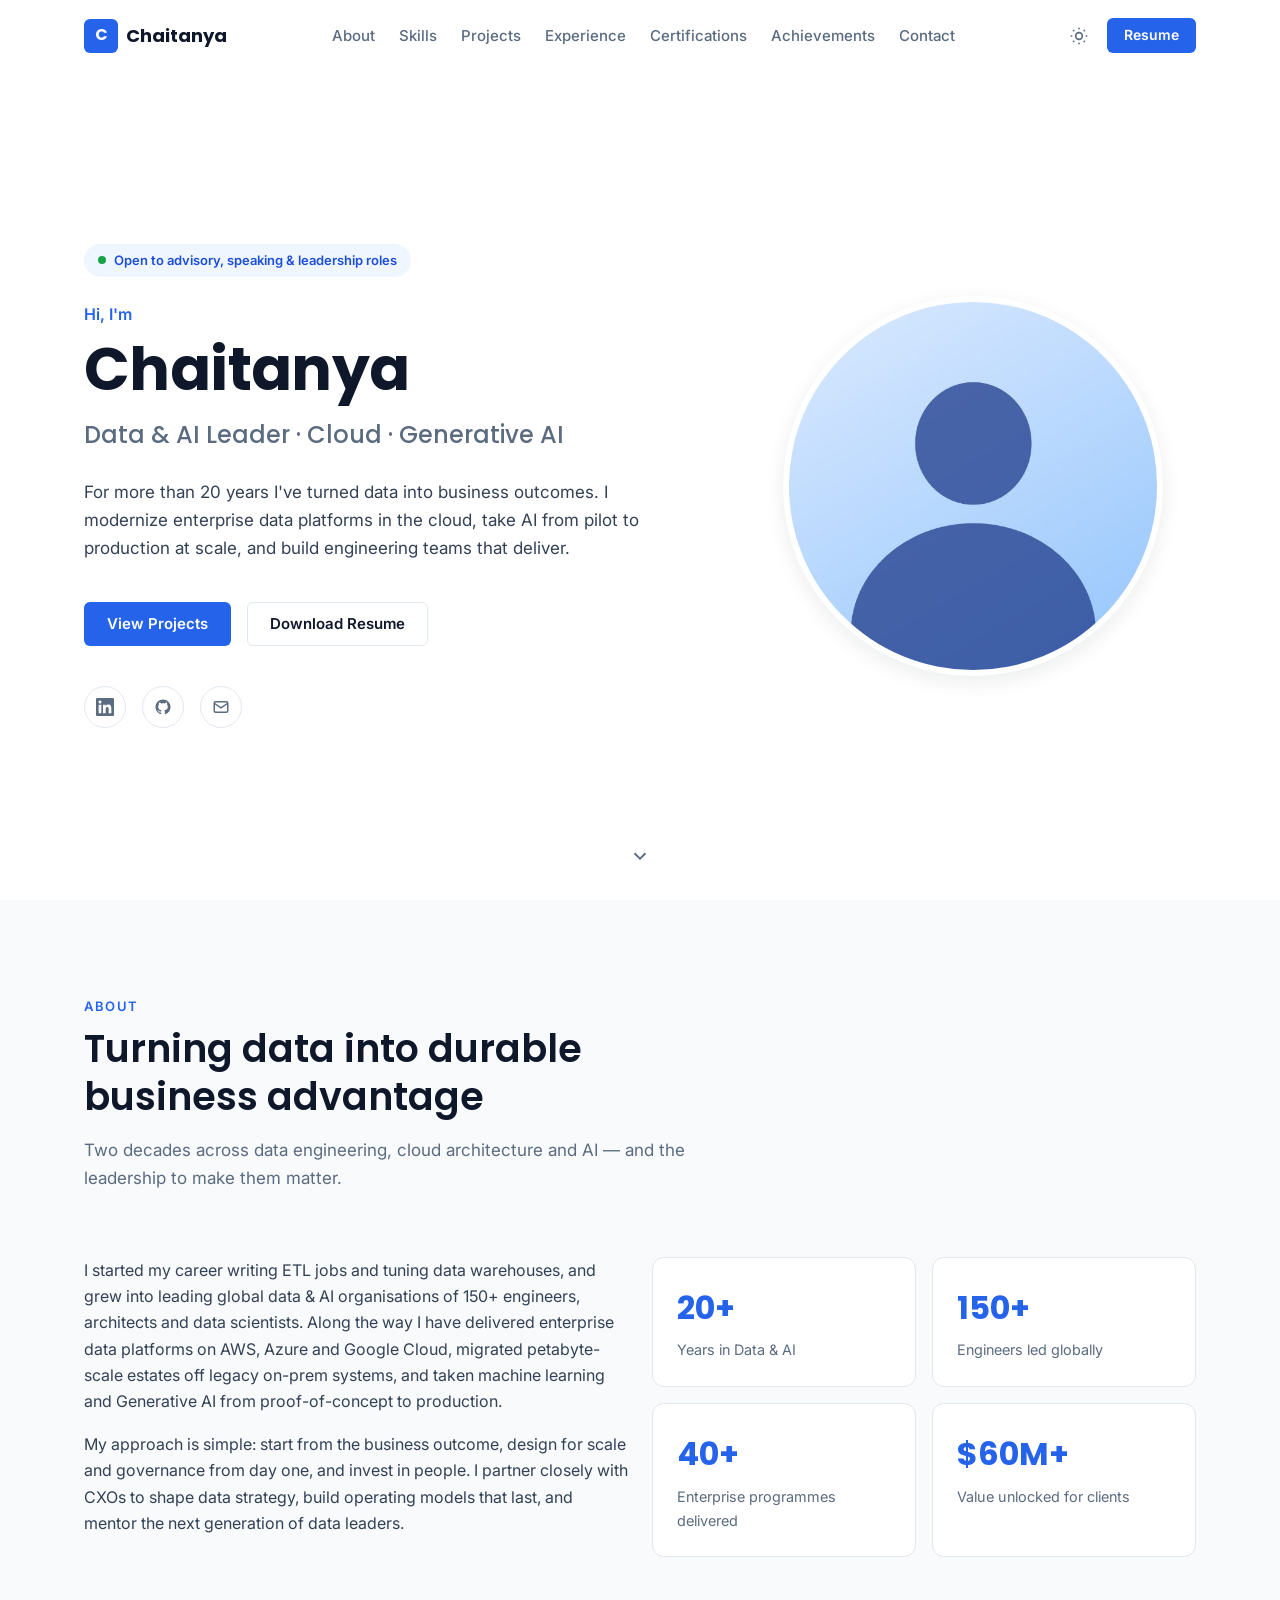
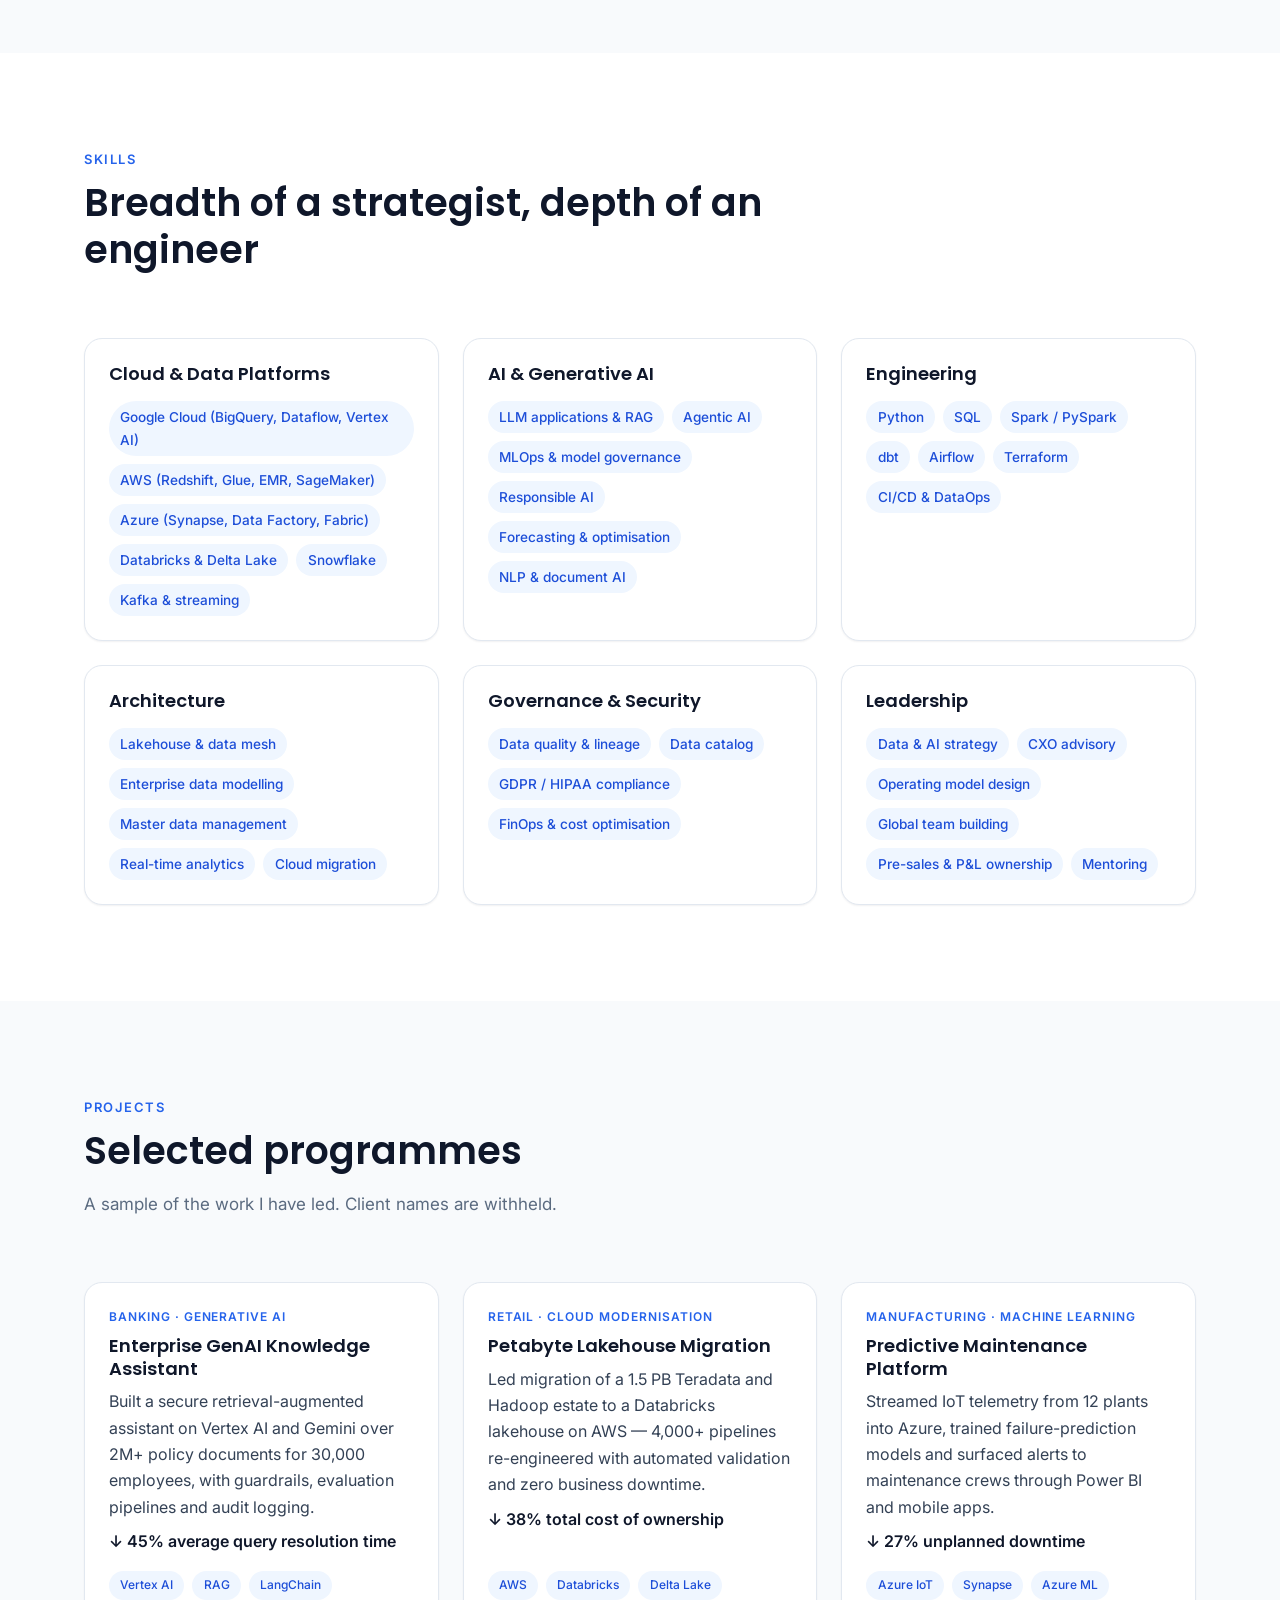
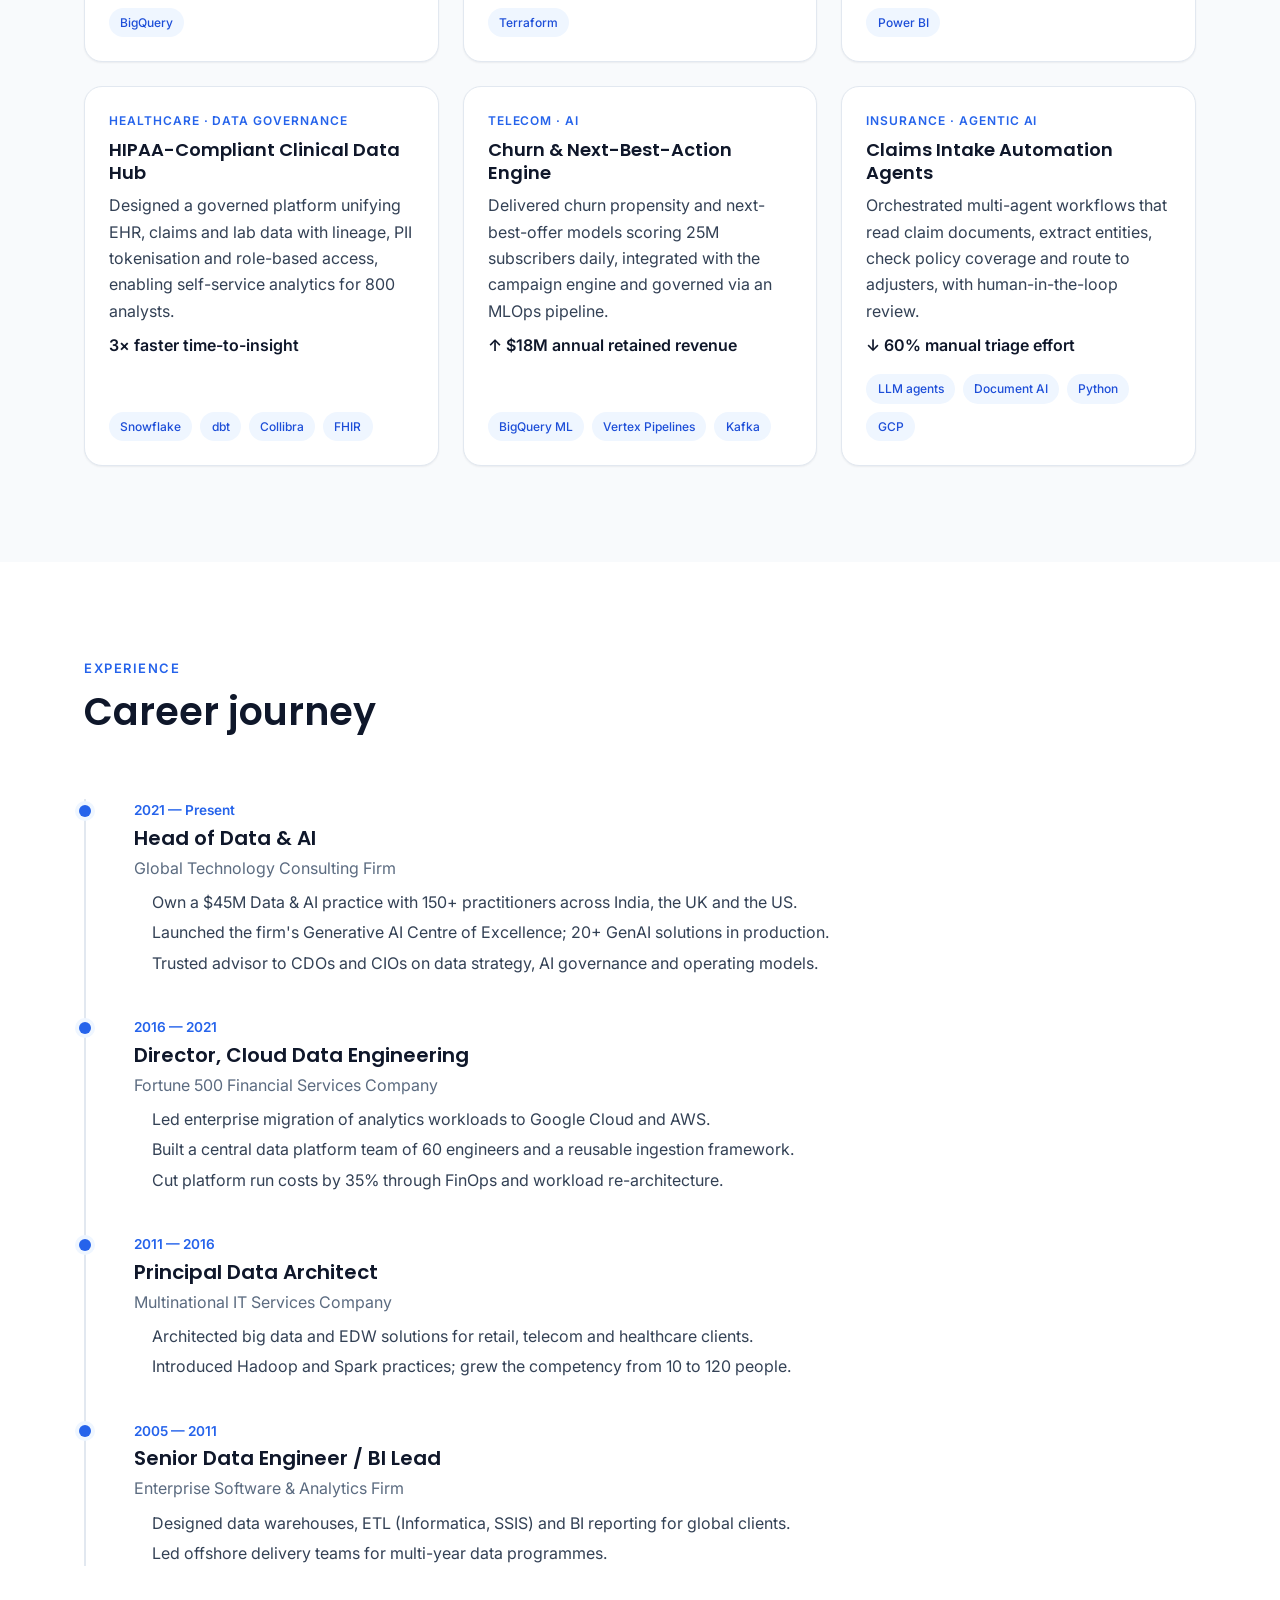
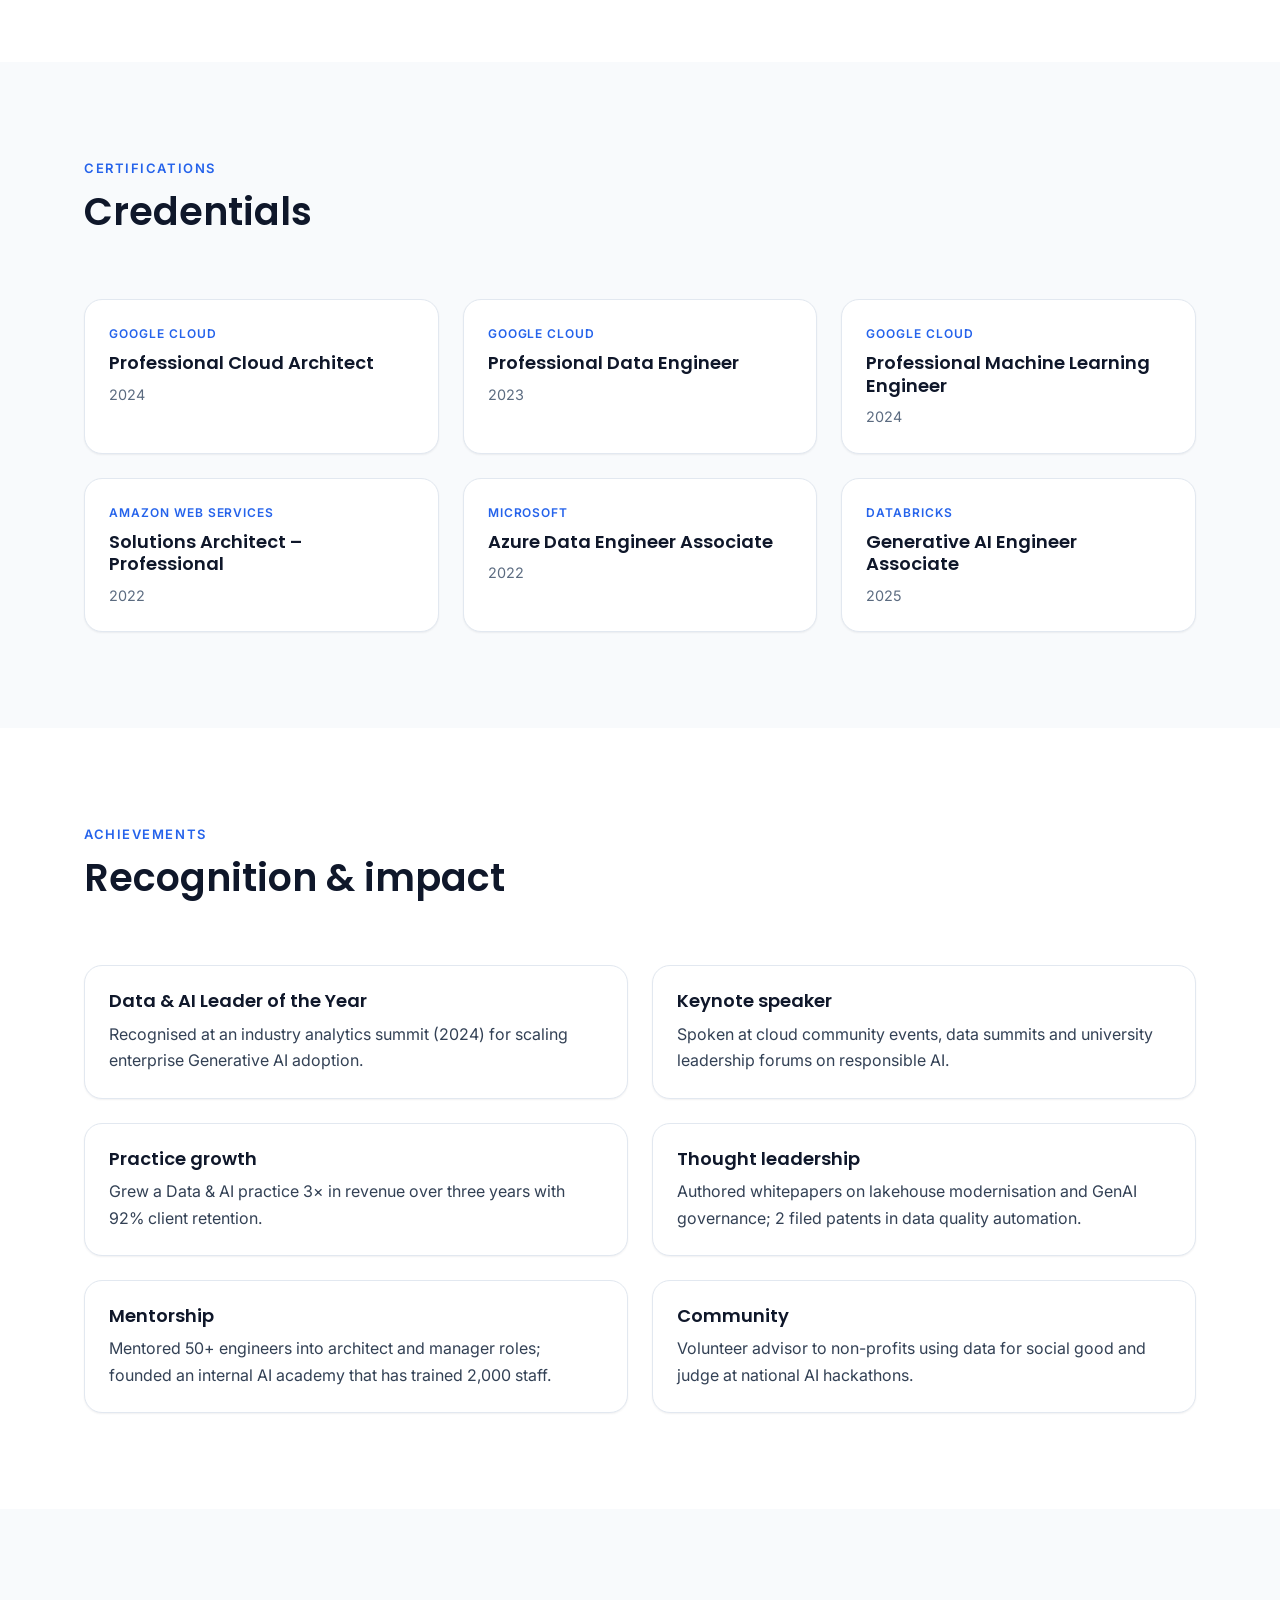
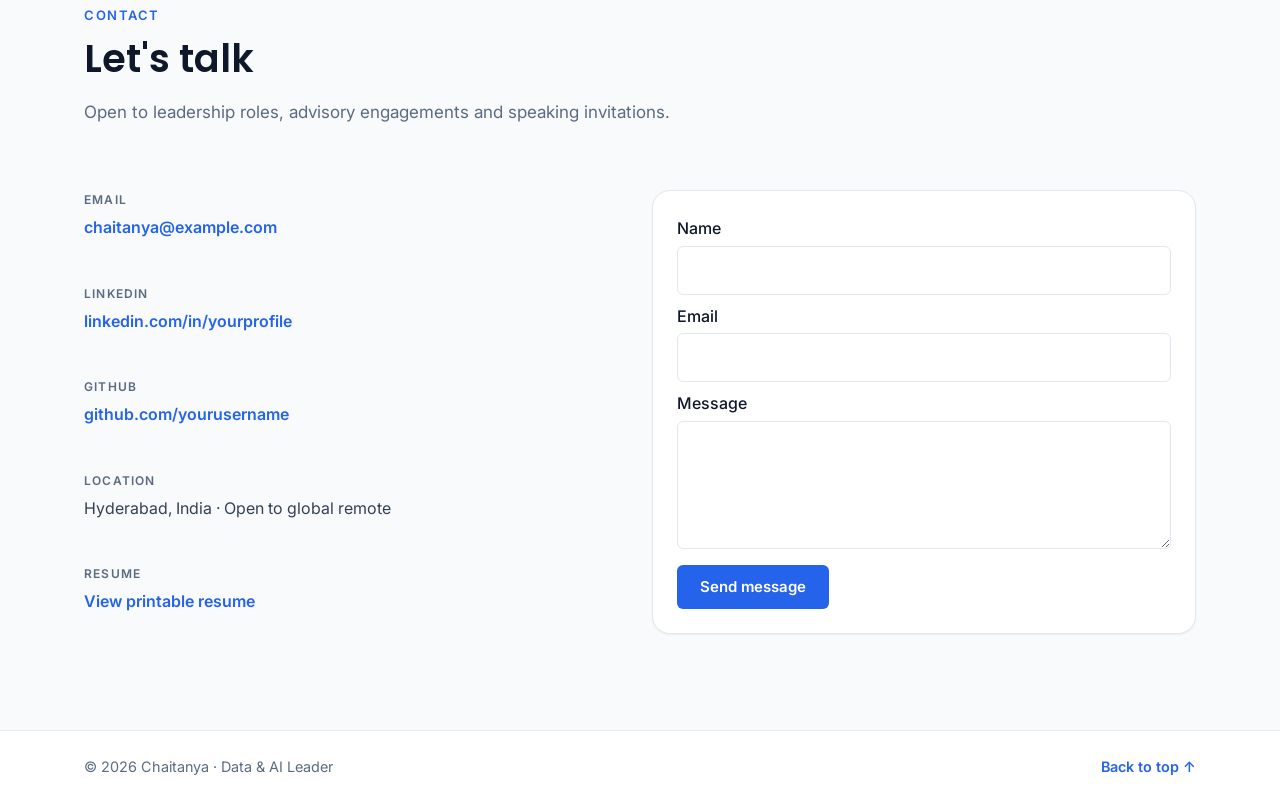
==== index.html @ ce081e3e "Initial portfolio site Co-Authored-By: Claude Opus 5.5 <noreply@anthropic.com>" ====
<!DOCTYPE html>
<html lang="en">
<head>
  <meta charset="UTF-8">
  <meta name="viewport" content="width=device-width, initial-scale=1.0">

  <title>Chaitanya | Data &amp; AI Leader — Cloud, Generative AI &amp; Analytics</title>
  <meta name="description" content="Chaitanya is a Data &amp; AI leader with 20+ years of experience building cloud data platforms, scaling enterprise AI and Generative AI, and leading high-performing engineering teams.">
  <meta name="author" content="Chaitanya">
  <meta name="theme-color" content="#2563eb">

  <!-- Canonical: update to your published GitHub Pages URL -->
  <link rel="canonical" href="https://yourusername.github.io/portfolio-demo2/">

  <!-- Open Graph -->
  <meta property="og:type" content="profile">
  <meta property="og:site_name" content="Chaitanya — Portfolio">
  <meta property="og:title" content="Chaitanya | Data &amp; AI Leader">
  <meta property="og:description" content="20+ years building cloud data platforms, enterprise AI and high-performing teams.">
  <meta property="og:url" content="https://yourusername.github.io/portfolio-demo2/">
  <meta property="og:image" content="https://yourusername.github.io/portfolio-demo2/assets/og-image.png">
  <meta property="og:image:width" content="1200">
  <meta property="og:image:height" content="630">
  <meta property="og:image:alt" content="Chaitanya — Data &amp; AI Leader">
  <meta name="twitter:card" content="summary_large_image">

  <!-- Icons -->
  <link rel="icon" href="assets/icons/favicon.svg" type="image/svg+xml">
  <link rel="icon" href="assets/icons/favicon-32.png" sizes="32x32" type="image/png">
  <link rel="apple-touch-icon" href="assets/icons/apple-touch-icon.png">

  <!-- Fonts -->
  <link rel="preconnect" href="https://fonts.googleapis.com">
  <link rel="preconnect" href="https://fonts.gstatic.com" crossorigin>
  <link href="https://fonts.googleapis.com/css2?family=Inter:wght@400;500;600&family=Poppins:wght@500;600;700&display=swap" rel="stylesheet">

  <link rel="preload" as="image" href="images/profile/profile.jpg" fetchpriority="high">
  <link rel="stylesheet" href="css/style.css">

  <script src="js/theme-init.js"></script>
  <script src="js/main.js" defer></script>
</head>
<body>

  <a class="skip-link" href="#main-content">Skip to main content</a>

  <header class="site-header" id="site-header">
    <div class="container site-header__inner">

      <a class="brand" href="#hero" aria-label="Chaitanya — back to top">
        <span class="brand__mark" aria-hidden="true">C</span>
        <span>Chaitanya</span>
      </a>

      <nav class="primary-nav" aria-label="Primary">
        <ul class="primary-nav__list" id="primary-nav-list">
          <li><a class="nav-link" href="#about">About</a></li>
          <li><a class="nav-link" href="#skills">Skills</a></li>
          <li><a class="nav-link" href="#projects">Projects</a></li>
          <li><a class="nav-link" href="#experience">Experience</a></li>
          <li><a class="nav-link" href="#certifications">Certifications</a></li>
          <li><a class="nav-link" href="#achievements">Achievements</a></li>
          <li><a class="nav-link" href="#contact">Contact</a></li>
        </ul>
      </nav>

      <div class="site-header__actions">
        <button type="button" class="icon-button theme-toggle" id="theme-toggle" aria-label="Switch to dark theme" aria-pressed="false">
          <svg class="icon icon-sun" width="20" height="20" viewBox="0 0 24 24" fill="none" stroke="currentColor" stroke-width="2" aria-hidden="true">
            <circle cx="12" cy="12" r="4"></circle>
            <path d="M12 2v2M12 20v2M4.93 4.93l1.41 1.41M17.66 17.66l1.41 1.41M2 12h2M20 12h2M6.34 17.66l-1.41 1.41M19.07 4.93l-1.41 1.41"></path>
          </svg>
          <svg class="icon icon-moon" width="20" height="20" viewBox="0 0 24 24" fill="none" stroke="currentColor" stroke-width="2" aria-hidden="true">
            <path d="M21 12.79A9 9 0 1 1 11.21 3 7 7 0 0 0 21 12.79z"></path>
          </svg>
        </button>

        <a class="btn btn-primary btn-sm" href="resume/resume.html" target="_blank" rel="noopener">Resume</a>

        <button type="button" class="icon-button nav-toggle" id="nav-toggle" aria-label="Open menu" aria-expanded="false" aria-controls="primary-nav-list">
          <span class="nav-toggle__bar"></span>
          <span class="nav-toggle__bar"></span>
          <span class="nav-toggle__bar"></span>
        </button>
      </div>

    </div>
  </header>

  <main id="main-content">

    <!-- ============================== Hero ============================== -->
    <section id="hero" class="hero" aria-labelledby="hero-title">
      <div class="container hero__inner">

        <div class="hero__content">
          <p class="hero__badge"><span class="hero__badge-dot" aria-hidden="true"></span>Open to advisory, speaking &amp; leadership roles</p>
          <p class="hero__eyebrow">Hi, I'm</p>
          <h1 class="hero__name" id="hero-title">Chaitanya</h1>
          <p class="hero__role">Data &amp; AI Leader · Cloud · Generative AI</p>
          <p class="hero__summary">
            For more than 20 years I've turned data into business outcomes. I modernize
            enterprise data platforms in the cloud, take AI from pilot to production at scale,
            and build engineering teams that deliver.
          </p>

          <div class="hero__cta">
            <a class="btn btn-primary" href="#projects">View Projects</a>
            <a class="btn btn-outline" href="resume/resume.html" target="_blank" rel="noopener">Download Resume</a>
          </div>

          <ul class="social-links" aria-label="Social links">
            <li>
              <a href="https://www.linkedin.com/in/yourprofile" target="_blank" rel="noopener" aria-label="LinkedIn profile">
                <svg width="18" height="18" viewBox="0 0 24 24" fill="currentColor" aria-hidden="true">
                  <path d="M20.447 20.452h-3.554v-5.569c0-1.328-.027-3.037-1.852-3.037-1.853 0-2.136 1.445-2.136 2.939v5.667H9.351V9h3.414v1.561h.046c.477-.9 1.637-1.85 3.37-1.85 3.601 0 4.267 2.37 4.267 5.455v6.286zM5.337 7.433c-1.144 0-2.063-.926-2.063-2.065 0-1.138.92-2.063 2.063-2.063 1.14 0 2.064.925 2.064 2.063 0 1.139-.925 2.065-2.064 2.065zm1.782 13.019H3.555V9h3.564v11.452zM22.225 0H1.771C.792 0 0 .774 0 1.729v20.542C0 23.227.792 24 1.771 24h20.451C23.2 24 24 23.227 24 22.271V1.729C24 .774 23.2 0 22.222 0h.003z"></path>
                </svg>
              </a>
            </li>
            <li>
              <a href="https://github.com/yourusername" target="_blank" rel="noopener" aria-label="GitHub profile">
                <svg width="18" height="18" viewBox="0 0 24 24" fill="currentColor" aria-hidden="true">
                  <path d="M12 2C6.477 2 2 6.484 2 12.017c0 4.425 2.865 8.18 6.839 9.504.5.092.682-.217.682-.483 0-.237-.008-.868-.013-1.703-2.782.605-3.369-1.343-3.369-1.343-.454-1.158-1.11-1.466-1.11-1.466-.908-.62.069-.608.069-.608 1.003.07 1.531 1.032 1.531 1.032.892 1.53 2.341 1.088 2.91.833.092-.647.35-1.088.636-1.338-2.221-.253-4.555-1.113-4.555-4.951 0-1.093.39-1.988 1.029-2.688-.103-.253-.446-1.272.098-2.65 0 0 .84-.27 2.75 1.026A9.564 9.564 0 0112 6.844c.85.004 1.705.115 2.504.337 1.909-1.296 2.747-1.026 2.747-1.026.546 1.378.202 2.397.1 2.65.64.7 1.028 1.595 1.028 2.688 0 3.848-2.339 4.695-4.566 4.943.359.309.678.92.678 1.855 0 1.338-.012 2.419-.012 2.749 0 .268.18.58.688.482A10.02 10.02 0 0022 12.017C22 6.484 17.522 2 12 2z"></path>
                </svg>
              </a>
            </li>
            <li>
              <a href="mailto:chaitanya@example.com" aria-label="Send email">
                <svg width="18" height="18" viewBox="0 0 24 24" fill="none" stroke="currentColor" stroke-width="2" aria-hidden="true">
                  <rect x="3" y="5" width="18" height="14" rx="2"></rect>
                  <path d="M3 7l9 6 9-6"></path>
                </svg>
              </a>
            </li>
          </ul>
        </div>

        <div class="hero__media">
          <!-- Replace images/profile/profile.jpg with your own square portrait (600×600, < 100 KB) -->
          <img class="hero__photo" src="images/profile/profile.jpg" alt="Portrait of Chaitanya" width="600" height="600" fetchpriority="high" decoding="async">
        </div>

      </div>

      <a class="hero__scroll-indicator" href="#about" aria-label="Scroll to About section">
        <svg width="22" height="22" viewBox="0 0 24 24" fill="none" stroke="currentColor" stroke-width="2" aria-hidden="true">
          <path d="M6 9l6 6 6-6"></path>
        </svg>
      </a>
    </section>

    <!-- ============================== About ============================== -->
    <section id="about" class="section section--alt" aria-labelledby="about-title">
      <div class="container">
        <div class="section__header">
          <p class="section__eyebrow">About</p>
          <h2 class="section__title" id="about-title">Turning data into durable business advantage</h2>
          <p class="section__lead">Two decades across data engineering, cloud architecture and AI — and the leadership to make them matter.</p>
        </div>
        <div class="grid grid--2 about">
          <div class="about__text">
            <p>I started my career writing ETL jobs and tuning data warehouses, and grew into leading global data &amp; AI organisations of 150+ engineers, architects and data scientists. Along the way I have delivered enterprise data platforms on AWS, Azure and Google Cloud, migrated petabyte-scale estates off legacy on-prem systems, and taken machine learning and Generative AI from proof-of-concept to production.</p>
            <p>My approach is simple: start from the business outcome, design for scale and governance from day one, and invest in people. I partner closely with CXOs to shape data strategy, build operating models that last, and mentor the next generation of data leaders.</p>
          </div>
          <ul class="stats">
            <li class="stat"><span class="stat__value">20+</span><span class="stat__label">Years in Data &amp; AI</span></li>
            <li class="stat"><span class="stat__value">150+</span><span class="stat__label">Engineers led globally</span></li>
            <li class="stat"><span class="stat__value">40+</span><span class="stat__label">Enterprise programmes delivered</span></li>
            <li class="stat"><span class="stat__value">$60M+</span><span class="stat__label">Value unlocked for clients</span></li>
          </ul>
        </div>
      </div>
    </section>

    <!-- ============================== Skills ============================== -->
    <section id="skills" class="section" aria-labelledby="skills-title">
      <div class="container">
        <div class="section__header">
          <p class="section__eyebrow">Skills</p>
          <h2 class="section__title" id="skills-title">Breadth of a strategist, depth of an engineer</h2>
        </div>
        <div class="grid grid--3">
          <article class="card"><h3 class="card__title">Cloud &amp; Data Platforms</h3>
            <ul class="tags"><li>Google Cloud (BigQuery, Dataflow, Vertex AI)</li><li>AWS (Redshift, Glue, EMR, SageMaker)</li><li>Azure (Synapse, Data Factory, Fabric)</li><li>Databricks &amp; Delta Lake</li><li>Snowflake</li><li>Kafka &amp; streaming</li></ul></article>
          <article class="card"><h3 class="card__title">AI &amp; Generative AI</h3>
            <ul class="tags"><li>LLM applications &amp; RAG</li><li>Agentic AI</li><li>MLOps &amp; model governance</li><li>Responsible AI</li><li>Forecasting &amp; optimisation</li><li>NLP &amp; document AI</li></ul></article>
          <article class="card"><h3 class="card__title">Engineering</h3>
            <ul class="tags"><li>Python</li><li>SQL</li><li>Spark / PySpark</li><li>dbt</li><li>Airflow</li><li>Terraform</li><li>CI/CD &amp; DataOps</li></ul></article>
          <article class="card"><h3 class="card__title">Architecture</h3>
            <ul class="tags"><li>Lakehouse &amp; data mesh</li><li>Enterprise data modelling</li><li>Master data management</li><li>Real-time analytics</li><li>Cloud migration</li></ul></article>
          <article class="card"><h3 class="card__title">Governance &amp; Security</h3>
            <ul class="tags"><li>Data quality &amp; lineage</li><li>Data catalog</li><li>GDPR / HIPAA compliance</li><li>FinOps &amp; cost optimisation</li></ul></article>
          <article class="card"><h3 class="card__title">Leadership</h3>
            <ul class="tags"><li>Data &amp; AI strategy</li><li>CXO advisory</li><li>Operating model design</li><li>Global team building</li><li>Pre-sales &amp; P&amp;L ownership</li><li>Mentoring</li></ul></article>
        </div>
      </div>
    </section>

    <!-- ============================== Projects ============================== -->
    <section id="projects" class="section section--alt" aria-labelledby="projects-title">
      <div class="container">
        <div class="section__header">
          <p class="section__eyebrow">Projects</p>
          <h2 class="section__title" id="projects-title">Selected programmes</h2>
          <p class="section__lead">A sample of the work I have led. Client names are withheld.</p>
        </div>
        <div class="grid grid--3">
          <article class="card project">
            <p class="project__meta">Banking · Generative AI</p>
            <h3 class="card__title">Enterprise GenAI Knowledge Assistant</h3>
            <p>Built a secure retrieval-augmented assistant on Vertex AI and Gemini over 2M+ policy documents for 30,000 employees, with guardrails, evaluation pipelines and audit logging.</p>
            <p class="project__impact">↓ 45% average query resolution time</p>
            <ul class="tags tags--sm"><li>Vertex AI</li><li>RAG</li><li>LangChain</li><li>BigQuery</li></ul>
          </article>
          <article class="card project">
            <p class="project__meta">Retail · Cloud Modernisation</p>
            <h3 class="card__title">Petabyte Lakehouse Migration</h3>
            <p>Led migration of a 1.5 PB Teradata and Hadoop estate to a Databricks lakehouse on AWS — 4,000+ pipelines re-engineered with automated validation and zero business downtime.</p>
            <p class="project__impact">↓ 38% total cost of ownership</p>
            <ul class="tags tags--sm"><li>AWS</li><li>Databricks</li><li>Delta Lake</li><li>Terraform</li></ul>
          </article>
          <article class="card project">
            <p class="project__meta">Manufacturing · Machine Learning</p>
            <h3 class="card__title">Predictive Maintenance Platform</h3>
            <p>Streamed IoT telemetry from 12 plants into Azure, trained failure-prediction models and surfaced alerts to maintenance crews through Power BI and mobile apps.</p>
            <p class="project__impact">↓ 27% unplanned downtime</p>
            <ul class="tags tags--sm"><li>Azure IoT</li><li>Synapse</li><li>Azure ML</li><li>Power BI</li></ul>
          </article>
          <article class="card project">
            <p class="project__meta">Healthcare · Data Governance</p>
            <h3 class="card__title">HIPAA-Compliant Clinical Data Hub</h3>
            <p>Designed a governed platform unifying EHR, claims and lab data with lineage, PII tokenisation and role-based access, enabling self-service analytics for 800 analysts.</p>
            <p class="project__impact">3× faster time-to-insight</p>
            <ul class="tags tags--sm"><li>Snowflake</li><li>dbt</li><li>Collibra</li><li>FHIR</li></ul>
          </article>
          <article class="card project">
            <p class="project__meta">Telecom · AI</p>
            <h3 class="card__title">Churn &amp; Next-Best-Action Engine</h3>
            <p>Delivered churn propensity and next-best-offer models scoring 25M subscribers daily, integrated with the campaign engine and governed via an MLOps pipeline.</p>
            <p class="project__impact">↑ $18M annual retained revenue</p>
            <ul class="tags tags--sm"><li>BigQuery ML</li><li>Vertex Pipelines</li><li>Kafka</li></ul>
          </article>
          <article class="card project">
            <p class="project__meta">Insurance · Agentic AI</p>
            <h3 class="card__title">Claims Intake Automation Agents</h3>
            <p>Orchestrated multi-agent workflows that read claim documents, extract entities, check policy coverage and route to adjusters, with human-in-the-loop review.</p>
            <p class="project__impact">↓ 60% manual triage effort</p>
            <ul class="tags tags--sm"><li>LLM agents</li><li>Document AI</li><li>Python</li><li>GCP</li></ul>
          </article>
        </div>
      </div>
    </section>

    <!-- ============================== Experience ============================== -->
    <section id="experience" class="section" aria-labelledby="experience-title">
      <div class="container">
        <div class="section__header">
          <p class="section__eyebrow">Experience</p>
          <h2 class="section__title" id="experience-title">Career journey</h2>
        </div>
        <ol class="timeline">
          <li class="timeline__item">
            <p class="timeline__date">2021 — Present</p>
            <h3 class="timeline__role">Head of Data &amp; AI</h3>
            <p class="timeline__org">Global Technology Consulting Firm</p>
            <ul><li>Own a $45M Data &amp; AI practice with 150+ practitioners across India, the UK and the US.</li><li>Launched the firm's Generative AI Centre of Excellence; 20+ GenAI solutions in production.</li><li>Trusted advisor to CDOs and CIOs on data strategy, AI governance and operating models.</li></ul>
          </li>
          <li class="timeline__item">
            <p class="timeline__date">2016 — 2021</p>
            <h3 class="timeline__role">Director, Cloud Data Engineering</h3>
            <p class="timeline__org">Fortune 500 Financial Services Company</p>
            <ul><li>Led enterprise migration of analytics workloads to Google Cloud and AWS.</li><li>Built a central data platform team of 60 engineers and a reusable ingestion framework.</li><li>Cut platform run costs by 35% through FinOps and workload re-architecture.</li></ul>
          </li>
          <li class="timeline__item">
            <p class="timeline__date">2011 — 2016</p>
            <h3 class="timeline__role">Principal Data Architect</h3>
            <p class="timeline__org">Multinational IT Services Company</p>
            <ul><li>Architected big data and EDW solutions for retail, telecom and healthcare clients.</li><li>Introduced Hadoop and Spark practices; grew the competency from 10 to 120 people.</li></ul>
          </li>
          <li class="timeline__item">
            <p class="timeline__date">2005 — 2011</p>
            <h3 class="timeline__role">Senior Data Engineer / BI Lead</h3>
            <p class="timeline__org">Enterprise Software &amp; Analytics Firm</p>
            <ul><li>Designed data warehouses, ETL (Informatica, SSIS) and BI reporting for global clients.</li><li>Led offshore delivery teams for multi-year data programmes.</li></ul>
          </li>
        </ol>
      </div>
    </section>

    <!-- ============================== Certifications ============================== -->
    <section id="certifications" class="section section--alt" aria-labelledby="certifications-title">
      <div class="container">
        <div class="section__header">
          <p class="section__eyebrow">Certifications</p>
          <h2 class="section__title" id="certifications-title">Credentials</h2>
        </div>
        <div class="grid grid--3">
          <article class="card cert"><p class="cert__issuer">Google Cloud</p><h3 class="card__title">Professional Cloud Architect</h3><p class="cert__year">2024</p></article>
          <article class="card cert"><p class="cert__issuer">Google Cloud</p><h3 class="card__title">Professional Data Engineer</h3><p class="cert__year">2023</p></article>
          <article class="card cert"><p class="cert__issuer">Google Cloud</p><h3 class="card__title">Professional Machine Learning Engineer</h3><p class="cert__year">2024</p></article>
          <article class="card cert"><p class="cert__issuer">Amazon Web Services</p><h3 class="card__title">Solutions Architect – Professional</h3><p class="cert__year">2022</p></article>
          <article class="card cert"><p class="cert__issuer">Microsoft</p><h3 class="card__title">Azure Data Engineer Associate</h3><p class="cert__year">2022</p></article>
          <article class="card cert"><p class="cert__issuer">Databricks</p><h3 class="card__title">Generative AI Engineer Associate</h3><p class="cert__year">2025</p></article>
        </div>
      </div>
    </section>

    <!-- ============================== Achievements ============================== -->
    <section id="achievements" class="section" aria-labelledby="achievements-title">
      <div class="container">
        <div class="section__header">
          <p class="section__eyebrow">Achievements</p>
          <h2 class="section__title" id="achievements-title">Recognition &amp; impact</h2>
        </div>
        <div class="grid grid--2">
          <article class="card"><h3 class="card__title">Data &amp; AI Leader of the Year</h3><p>Recognised at an industry analytics summit (2024) for scaling enterprise Generative AI adoption.</p></article>
          <article class="card"><h3 class="card__title">Keynote speaker</h3><p>Spoken at cloud community events, data summits and university leadership forums on responsible AI.</p></article>
          <article class="card"><h3 class="card__title">Practice growth</h3><p>Grew a Data &amp; AI practice 3× in revenue over three years with 92% client retention.</p></article>
          <article class="card"><h3 class="card__title">Thought leadership</h3><p>Authored whitepapers on lakehouse modernisation and GenAI governance; 2 filed patents in data quality automation.</p></article>
          <article class="card"><h3 class="card__title">Mentorship</h3><p>Mentored 50+ engineers into architect and manager roles; founded an internal AI academy that has trained 2,000 staff.</p></article>
          <article class="card"><h3 class="card__title">Community</h3><p>Volunteer advisor to non-profits using data for social good and judge at national AI hackathons.</p></article>
        </div>
      </div>
    </section>

    <!-- ============================== Contact ============================== -->
    <section id="contact" class="section section--alt" aria-labelledby="contact-title">
      <div class="container">
        <div class="section__header">
          <p class="section__eyebrow">Contact</p>
          <h2 class="section__title" id="contact-title">Let's talk</h2>
          <p class="section__lead">Open to leadership roles, advisory engagements and speaking invitations.</p>
        </div>
        <div class="grid grid--2">
          <ul class="contact-list">
            <li><span class="contact-list__label">Email</span><a class="text-link" href="mailto:chaitanya@example.com">chaitanya@example.com</a></li>
            <li><span class="contact-list__label">LinkedIn</span><a class="text-link" href="https://www.linkedin.com/in/yourprofile" target="_blank" rel="noopener">linkedin.com/in/yourprofile</a></li>
            <li><span class="contact-list__label">GitHub</span><a class="text-link" href="https://github.com/yourusername" target="_blank" rel="noopener">github.com/yourusername</a></li>
            <li><span class="contact-list__label">Location</span><span>Hyderabad, India · Open to global remote</span></li>
            <li><span class="contact-list__label">Resume</span><a class="text-link" href="resume/resume.html" target="_blank" rel="noopener">View printable resume</a></li>
          </ul>
          <form class="contact-form card" action="mailto:chaitanya@example.com" method="post" enctype="text/plain">
            <label>Name<input type="text" name="name" required autocomplete="name"></label>
            <label>Email<input type="email" name="email" required autocomplete="email"></label>
            <label>Message<textarea name="message" rows="4" required></textarea></label>
            <button type="submit" class="btn btn-primary">Send message</button>
          </form>
        </div>
      </div>
    </section>

  </main>

  <footer class="site-footer">
    <div class="container site-footer__inner">
      <p>© 2026 Chaitanya · Data &amp; AI Leader</p>
      <a class="text-link" href="#hero">Back to top ↑</a>
    </div>
  </footer>

  <a class="back-to-top" id="back-to-top" href="#hero" aria-label="Back to top">↑</a>

</body>
</html>
---- css/style.css ----
/* ==========================================================================
   Variables
   ========================================================================== */
:root {
  color-scheme: light;

  /* Color — light theme (default) */
  --color-primary: #2563eb;
  --color-primary-strong: #1d4ed8;
  --color-primary-soft: #eff6ff;
  --color-on-primary-soft: #1d4ed8;
  --color-button: #2563eb;
  --color-button-hover: #1d4ed8;

  --color-bg: #ffffff;
  --color-bg-alt: #f8fafc;
  --color-surface: #ffffff;

  --color-text: #0f172a;
  --color-text-body: #334155;
  --color-text-muted: #5b6b80;
  --color-border: #e2e8f0;

  --color-white: #ffffff;
  --color-overlay: rgba(15, 23, 42, 0.5);

  /* Typography */
  --font-heading: 'Poppins', 'Segoe UI', system-ui, sans-serif;
  --font-body: 'Inter', 'Segoe UI', system-ui, sans-serif;

  /* Spacing scale */
  --space-2xs: 0.25rem;
  --space-xs: 0.5rem;
  --space-sm: 1rem;
  --space-md: 1.5rem;
  --space-lg: 2.5rem;
  --space-xl: 4rem;
  --space-2xl: 6rem;

  /* Layout */
  --container-max-width: 1160px;
  --header-height: 72px;
  --radius-sm: 6px;
  --radius-md: 12px;
  --radius-lg: 18px;
  --radius-pill: 999px;

  /* Effects */
  --shadow-sm: 0 1px 2px rgba(15, 23, 42, 0.06);
  --shadow-md: 0 6px 20px rgba(15, 23, 42, 0.08);
  --transition-base: 0.2s ease;

  /* Stacking */
  --z-header: 100;
  --z-overlay: 200;
}

/* Color — dark theme, applied via [data-theme="dark"] on <html> */
[data-theme='dark'] {
  color-scheme: dark;

  --color-primary: #60a5fa;
  --color-primary-strong: #93c5fd;
  --color-primary-soft: rgba(59, 130, 246, 0.14);
  --color-on-primary-soft: #93c5fd;
  --color-button: #2563eb;
  --color-button-hover: #1d4ed8;

  --color-bg: #0b1220;
  --color-bg-alt: #111a2e;
  --color-surface: #16213a;

  --color-text: #f1f5f9;
  --color-text-body: #cbd5e1;
  --color-text-muted: #94a3b8;
  --color-border: #26344f;

  --color-overlay: rgba(0, 0, 0, 0.6);

  --shadow-sm: 0 1px 2px rgba(0, 0, 0, 0.3);
  --shadow-md: 0 6px 20px rgba(0, 0, 0, 0.35);
}

/* ==========================================================================
   Global
   ========================================================================== */
*,
*::before,
*::after {
  box-sizing: border-box;
  margin: 0;
  padding: 0;
}

html {
  scroll-behavior: smooth;
  scroll-padding-top: var(--header-height);
  -webkit-text-size-adjust: 100%;
}

@media (prefers-reduced-motion: reduce) {
  html {
    scroll-behavior: auto;
  }

  *,
  *::before,
  *::after {
    transition-duration: 0.01ms !important;
    animation-duration: 0.01ms !important;
    animation-iteration-count: 1 !important;
  }
}

body {
  font-family: var(--font-body);
  font-size: 1rem;
  line-height: 1.65;
  color: var(--color-text-body);
  background-color: var(--color-bg);
  transition: background-color var(--transition-base), color var(--transition-base);
}

body.is-locked {
  overflow: hidden;
}

h1, h2, h3, h4, h5, h6 {
  font-family: var(--font-heading);
  line-height: 1.25;
  font-weight: 600;
  color: var(--color-text);
}

img, svg {
  display: block;
  max-width: 100%;
}

a {
  color: inherit;
  text-decoration: none;
}

ul, ol {
  list-style: none;
}

button,
input,
textarea,
select {
  font: inherit;
  color: inherit;
}

button {
  cursor: pointer;
  background: none;
  border: none;
}

:focus-visible {
  outline: 2px solid var(--color-primary);
  outline-offset: 3px;
}

.skip-link {
  position: absolute;
  top: -100%;
  left: var(--space-sm);
  z-index: 1000;
  padding: var(--space-xs) var(--space-sm);
  background: var(--color-button);
  color: var(--color-white);
  border-radius: var(--radius-sm);
  transition: top var(--transition-base);
}

.skip-link:focus {
  top: var(--space-sm);
}

.visually-hidden {
  position: absolute;
  width: 1px;
  height: 1px;
  padding: 0;
  margin: -1px;
  overflow: hidden;
  clip: rect(0, 0, 0, 0);
  white-space: nowrap;
  border: 0;
}

/* ==========================================================================
   Layout
   ========================================================================== */
.container {
  width: 100%;
  max-width: var(--container-max-width);
  margin-inline: auto;
  padding-inline: var(--space-md);
}

main {
  padding-top: var(--header-height);
}

.section {
  padding-block: var(--space-2xl);
}

.section--alt {
  background-color: var(--color-bg-alt);
}

.section__header {
  max-width: 680px;
  margin-bottom: var(--space-xl);
}

.section__eyebrow {
  font-size: 0.8125rem;
  font-weight: 600;
  letter-spacing: 0.12em;
  text-transform: uppercase;
  color: var(--color-primary);
  margin-bottom: var(--space-xs);
}

.section__title {
  font-size: clamp(1.75rem, 3.2vw, 2.375rem);
  margin-bottom: var(--space-sm);
}

.section__lead {
  font-size: 1.0625rem;
  color: var(--color-text-muted);
}

.grid {
  display: grid;
  gap: var(--space-md);
}

.grid--2 { grid-template-columns: repeat(2, minmax(0, 1fr)); }
.grid--3 { grid-template-columns: repeat(3, minmax(0, 1fr)); }
.grid--4 { grid-template-columns: repeat(4, minmax(0, 1fr)); }

/* ==========================================================================
   Navigation
   ========================================================================== */
.site-header {
  position: fixed;
  inset-block-start: 0;
  inset-inline: 0;
  height: var(--header-height);
  z-index: var(--z-header);
  background-color: var(--color-bg);
  border-bottom: 1px solid transparent;
  transition: box-shadow var(--transition-base), border-color var(--transition-base), background-color var(--transition-base);
}

.site-header.is-scrolled {
  border-color: var(--color-border);
  box-shadow: var(--shadow-sm);
}

.site-header__inner {
  height: 100%;
  display: flex;
  align-items: center;
  justify-content: space-between;
  gap: var(--space-md);
}

.brand {
  display: inline-flex;
  align-items: center;
  gap: var(--space-xs);
  font-family: var(--font-heading);
  font-weight: 700;
  font-size: 1.125rem;
  color: var(--color-text);
  white-space: nowrap;
}

.brand__mark {
  display: inline-flex;
  align-items: center;
  justify-content: center;
  width: 34px;
  height: 34px;
  border-radius: var(--radius-sm);
  background-color: var(--color-button);
  color: var(--color-white);
  font-size: 1rem;
}

.primary-nav__list {
  display: flex;
  align-items: center;
  gap: var(--space-md);
}

.nav-link {
  position: relative;
  font-size: 0.9375rem;
  font-weight: 500;
  color: var(--color-text-muted);
  padding-block: var(--space-xs);
  transition: color var(--transition-base);
}

.nav-link::after {
  content: '';
  position: absolute;
  left: 0;
  right: 0;
  bottom: 2px;
  height: 2px;
  border-radius: 2px;
  background-color: var(--color-primary);
  transform: scaleX(0);
  transition: transform var(--transition-base);
}

.nav-link:hover,
.nav-link:focus-visible {
  color: var(--color-text);
}

.nav-link.is-active {
  color: var(--color-primary);
}

.nav-link.is-active::after {
  transform: scaleX(1);
}

.site-header__actions {
  display: flex;
  align-items: center;
  gap: var(--space-xs);
}

.icon-button {
  display: inline-flex;
  align-items: center;
  justify-content: center;
  width: 40px;
  height: 40px;
  border-radius: 50%;
  color: var(--color-text-muted);
  transition: background-color var(--transition-base), color var(--transition-base);
}

.icon-button:hover {
  background-color: var(--color-bg-alt);
  color: var(--color-text);
}

.icon-moon {
  display: none;
}

[data-theme='dark'] .icon-sun {
  display: none;
}

[data-theme='dark'] .icon-moon {
  display: block;
}

.nav-toggle {
  display: none;
  flex-direction: column;
  justify-content: center;
  gap: 5px;
  width: 40px;
  height: 40px;
  padding: 9px;
}

.nav-toggle__bar {
  width: 100%;
  height: 2px;
  background-color: var(--color-text);
  border-radius: 2px;
  transition: transform var(--transition-base), opacity var(--transition-base);
}

.nav-toggle[aria-expanded='true'] .nav-toggle__bar:nth-child(1) {
  transform: translateY(7px) rotate(45deg);
}

.nav-toggle[aria-expanded='true'] .nav-toggle__bar:nth-child(2) {
  opacity: 0;
}

.nav-toggle[aria-expanded='true'] .nav-toggle__bar:nth-child(3) {
  transform: translateY(-7px) rotate(-45deg);
}

/* ==========================================================================
   Buttons
   ========================================================================== */
.btn {
  display: inline-flex;
  align-items: center;
  justify-content: center;
  gap: var(--space-xs);
  font-family: var(--font-body);
  font-weight: 600;
  font-size: 0.9375rem;
  line-height: 1.2;
  padding: 0.75rem 1.375rem;
  border-radius: var(--radius-sm);
  border: 1px solid transparent;
  transition: background-color var(--transition-base), color var(--transition-base), border-color var(--transition-base);
}

.btn-sm {
  padding: 0.5rem 1rem;
  font-size: 0.875rem;
}

.btn-primary {
  background-color: var(--color-button);
  color: var(--color-white);
}

.btn-primary:hover,
.btn-primary:focus-visible {
  background-color: var(--color-button-hover);
}

.btn-outline {
  background-color: transparent;
  color: var(--color-text);
  border-color: var(--color-border);
}

.btn-outline:hover,
.btn-outline:focus-visible {
  border-color: var(--color-primary);
  color: var(--color-primary);
}

.text-link {
  display: inline-flex;
  align-items: center;
  gap: var(--space-2xs);
  font-weight: 600;
  color: var(--color-primary);
}

.text-link:hover,
.text-link:focus-visible {
  text-decoration: underline;
  text-underline-offset: 3px;
}

/* ==========================================================================
   Hero
   ========================================================================== */
.hero {
  position: relative;
  display: flex;
  align-items: center;
  min-height: calc(100vh - var(--header-height));
  min-height: calc(100svh - var(--header-height));
  padding-block: var(--space-xl);
}

.hero__inner {
  display: grid;
  grid-template-columns: 1.15fr 0.85fr;
  align-items: center;
  gap: var(--space-xl);
}

.hero__badge {
  display: inline-flex;
  align-items: center;
  gap: var(--space-xs);
  padding: 0.375rem 0.875rem;
  margin-bottom: var(--space-md);
  border-radius: var(--radius-pill);
  background-color: var(--color-primary-soft);
  color: var(--color-on-primary-soft);
  font-size: 0.8125rem;
  font-weight: 600;
}

.hero__badge-dot {
  width: 8px;
  height: 8px;
  border-radius: 50%;
  background-color: #16a34a;
}

.hero__eyebrow {
  font-weight: 600;
  color: var(--color-primary);
  margin-bottom: var(--space-2xs);
}

.hero__name {
  font-size: clamp(2.5rem, 5.5vw, 3.75rem);
  font-weight: 700;
  letter-spacing: -0.01em;
  margin-bottom: var(--space-xs);
}

.hero__role {
  font-family: var(--font-heading);
  font-weight: 500;
  font-size: clamp(1.125rem, 2vw, 1.5rem);
  color: var(--color-text-muted);
  margin-bottom: var(--space-md);
}

.hero__summary {
  max-width: 52ch;
  font-size: 1.0625rem;
  margin-bottom: var(--space-lg);
}

.hero__cta {
  display: flex;
  flex-wrap: wrap;
  gap: var(--space-sm);
  margin-bottom: var(--space-lg);
}

.social-links {
  display: flex;
  flex-wrap: wrap;
  gap: var(--space-sm);
}

.social-links a {
  display: flex;
  align-items: center;
  justify-content: center;
  width: 42px;
  height: 42px;
  border-radius: 50%;
  border: 1px solid var(--color-border);
  color: var(--color-text-muted);
  transition: color var(--transition-base), border-color var(--transition-base);
}

.social-links a:hover,
.social-links a:focus-visible {
  color: var(--color-primary);
  border-color: var(--color-primary);
}

.hero__media {
  position: relative;
  display: flex;
  justify-content: center;
}

.hero__media::before {
  content: '';
  position: absolute;
  inset: 6%;
  background: radial-gradient(circle, var(--color-primary) 0%, transparent 70%);
  opacity: 0.14;
  border-radius: 50%;
}

.hero__photo {
  position: relative;
  width: min(100%, 380px);
  height: auto;
  aspect-ratio: 1 / 1;
  object-fit: cover;
  border-radius: 50%;
  border: 6px solid var(--color-surface);
  box-shadow: var(--shadow-md);
  background-color: var(--color-bg-alt);
}

.hero__scroll-indicator {
  position: absolute;
  bottom: var(--space-md);
  left: 50%;
  transform: translateX(-50%);
  display: flex;
  align-items: center;
  justify-content: center;
  width: 40px;
  height: 40px;
  border-radius: 50%;
  color: var(--color-text-muted);
  animation: hero-bounce 2.4s ease-in-out infinite;
}

@keyframes hero-bounce {
  0%, 100% { transform: translate(-50%, 0); }
  50% { transform: translate(-50%, 6px); }
}

/* ==========================================================================
   Footer
   ========================================================================== */

/* ==========================================================================
   Media Queries
   ========================================================================== */
@media (max-width: 1080px) {
  .primary-nav {
    position: fixed;
    inset-block-start: var(--header-height);
    inset-inline: 0;
    bottom: 0;
    overflow-y: auto;
    background-color: var(--color-bg);
    visibility: hidden;
    transform: translateX(100%);
    transition: transform var(--transition-base), visibility var(--transition-base);
    z-index: var(--z-overlay);
  }

  .primary-nav.is-open {
    visibility: visible;
    transform: translateX(0);
  }

  .primary-nav__list {
    flex-direction: column;
    align-items: stretch;
    gap: 0;
    padding: var(--space-md);
  }

  .primary-nav__list li {
    border-bottom: 1px solid var(--color-border);
  }

  .nav-link {
    display: block;
    padding-block: var(--space-sm);
    font-size: 1.0625rem;
  }

  .nav-link::after {
    display: none;
  }

  .nav-toggle {
    display: flex;
  }
}

@media (max-width: 960px) {
  .section {
    padding-block: var(--space-xl);
  }

  .section__header {
    margin-bottom: var(--space-lg);
  }

  .grid--3,
  .grid--4 {
    grid-template-columns: repeat(2, minmax(0, 1fr));
  }

  .hero__inner {
    grid-template-columns: 1fr;
    text-align: center;
    gap: var(--space-lg);
  }

  .hero__cta,
  .hero .social-links {
    justify-content: center;
  }

  .hero__summary {
    margin-inline: auto;
  }

  .hero__media {
    order: -1;
  }

  .hero__photo {
    width: min(60%, 260px);
  }

  .hero__scroll-indicator {
    display: none;
  }
}

@media (max-width: 640px) {
  .container {
    padding-inline: var(--space-sm);
  }

  .grid--2,
  .grid--3,
  .grid--4 {
    grid-template-columns: 1fr;
  }

  .site-header .btn {
    display: none;
  }

  .hero__cta {
    flex-direction: column;
    align-items: stretch;
  }
}

/* ==========================================================================
   Content sections (about, cards, timeline, contact, footer)
   ========================================================================== */
.about__text p + p { margin-top: var(--space-sm); }

.stats {
  list-style: none; padding: 0; margin: 0;
  display: grid; grid-template-columns: repeat(2, minmax(0, 1fr)); gap: var(--space-sm);
}
.stat {
  display: flex; flex-direction: column; gap: var(--space-2xs);
  padding: var(--space-md); border: 1px solid var(--color-border);
  border-radius: var(--radius-md); background: var(--color-surface);
}
.stat__value { font-family: var(--font-heading); font-size: 2rem; font-weight: 700; color: var(--color-primary); }
.stat__label { font-size: 0.9rem; color: var(--color-text-muted); }

.card {
  display: flex; flex-direction: column; gap: var(--space-xs);
  padding: var(--space-md); background: var(--color-surface);
  border: 1px solid var(--color-border); border-radius: var(--radius-lg);
  box-shadow: var(--shadow-sm);
  transition: transform var(--transition-base), box-shadow var(--transition-base);
}
.card:hover { transform: translateY(-3px); box-shadow: var(--shadow-md); }
.card__title { font-size: 1.125rem; }

.tags { list-style: none; padding: 0; margin: var(--space-xs) 0 0; display: flex; flex-wrap: wrap; gap: var(--space-xs); }
.tags li {
  padding: 0.3rem 0.7rem; border-radius: var(--radius-pill);
  background: var(--color-primary-soft); color: var(--color-on-primary-soft);
  font-size: 0.85rem; font-weight: 500;
}
.tags--sm { margin-top: auto; padding-top: var(--space-xs); }
.tags--sm li { font-size: 0.75rem; }

.project__meta, .cert__issuer {
  font-size: 0.75rem; font-weight: 600; letter-spacing: 0.08em;
  text-transform: uppercase; color: var(--color-primary);
}
.project__impact { font-weight: 600; color: var(--color-text); }
.cert__year { color: var(--color-text-muted); font-size: 0.9rem; }

.timeline { list-style: none; margin: 0; padding: 0 0 0 var(--space-md); border-left: 2px solid var(--color-border); }
.timeline__item { position: relative; padding: 0 0 var(--space-lg) var(--space-md); }
.timeline__item:last-child { padding-bottom: 0; }
.timeline__item::before {
  content: ''; position: absolute; left: calc(-1 * var(--space-md) - 7px); top: 0.35rem;
  width: 12px; height: 12px; border-radius: 50%;
  background: var(--color-primary); box-shadow: 0 0 0 4px var(--color-primary-soft);
}
.timeline__date { font-size: 0.85rem; font-weight: 600; color: var(--color-primary); }
.timeline__role { font-size: 1.25rem; margin: var(--space-2xs) 0; }
.timeline__org { color: var(--color-text-muted); margin-bottom: var(--space-xs); }
.timeline__item ul { padding-left: 1.1rem; display: grid; gap: var(--space-2xs); }

.contact-list { list-style: none; padding: 0; margin: 0; display: grid; gap: var(--space-md); }
.contact-list li { display: flex; flex-direction: column; gap: var(--space-2xs); }
.contact-list__label { font-size: 0.75rem; font-weight: 600; letter-spacing: 0.1em; text-transform: uppercase; color: var(--color-text-muted); }

.contact-form label { display: flex; flex-direction: column; gap: var(--space-2xs); font-weight: 500; color: var(--color-text); }
.contact-form input, .contact-form textarea {
  font: inherit; padding: 0.65rem 0.8rem; border-radius: var(--radius-sm);
  border: 1px solid var(--color-border); background: var(--color-bg); color: var(--color-text);
}
.contact-form input:focus, .contact-form textarea:focus { outline: 2px solid var(--color-primary); outline-offset: 1px; }
.contact-form .btn { align-self: flex-start; margin-top: var(--space-xs); }

.site-footer { border-top: 1px solid var(--color-border); padding-block: var(--space-md); color: var(--color-text-muted); font-size: 0.9rem; }
.site-footer__inner { display: flex; justify-content: space-between; align-items: center; gap: var(--space-sm); flex-wrap: wrap; }

.back-to-top {
  position: fixed; right: var(--space-md); bottom: var(--space-md); z-index: var(--z-header);
  width: 44px; height: 44px; display: grid; place-items: center; border-radius: 50%;
  background: var(--color-button); color: var(--color-white); font-size: 1.25rem; text-decoration: none;
  box-shadow: var(--shadow-md); opacity: 0; pointer-events: none; transition: opacity var(--transition-base);
}
.back-to-top.is-visible { opacity: 1; pointer-events: auto; }

@media (max-width: 960px) {
  .grid--3 { grid-template-columns: repeat(2, minmax(0, 1fr)); }
  .grid--2 { grid-template-columns: 1fr; }
}
@media (max-width: 640px) {
  .grid--3, .stats { grid-template-columns: 1fr; }
}
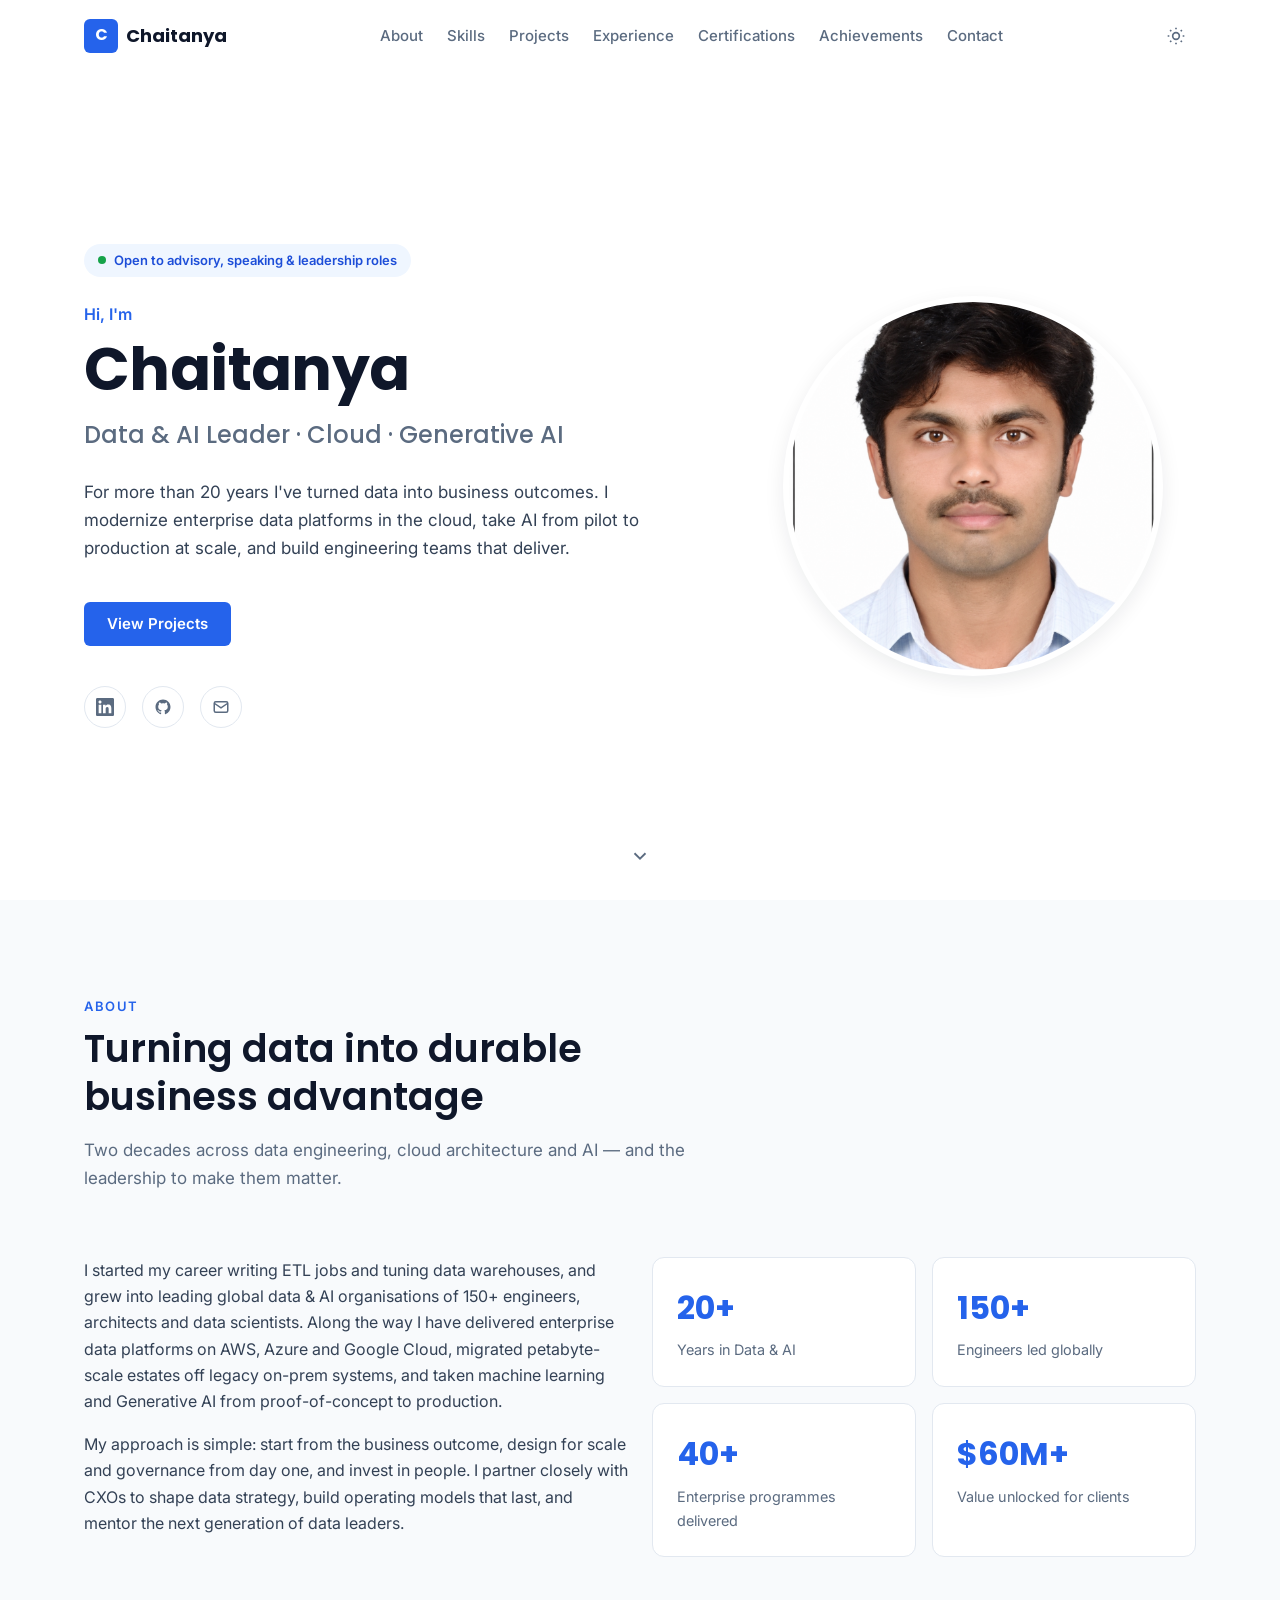
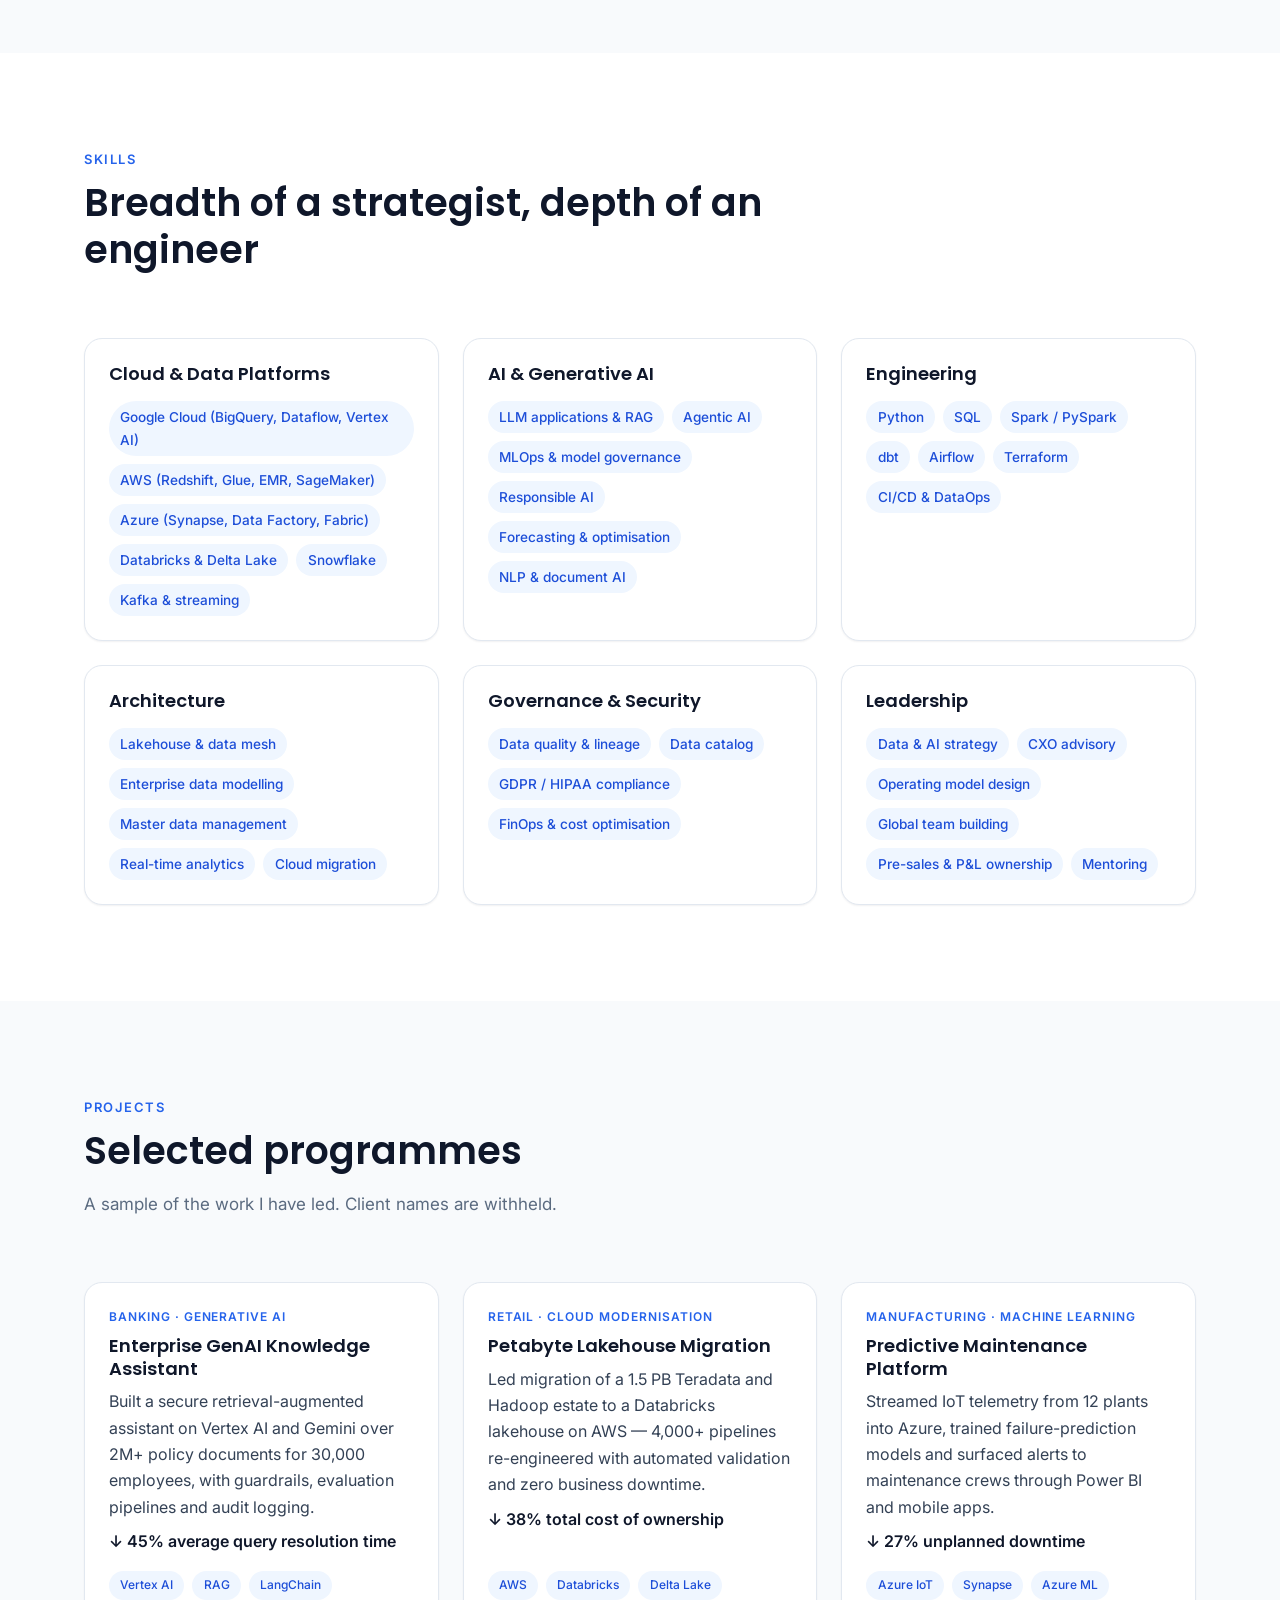
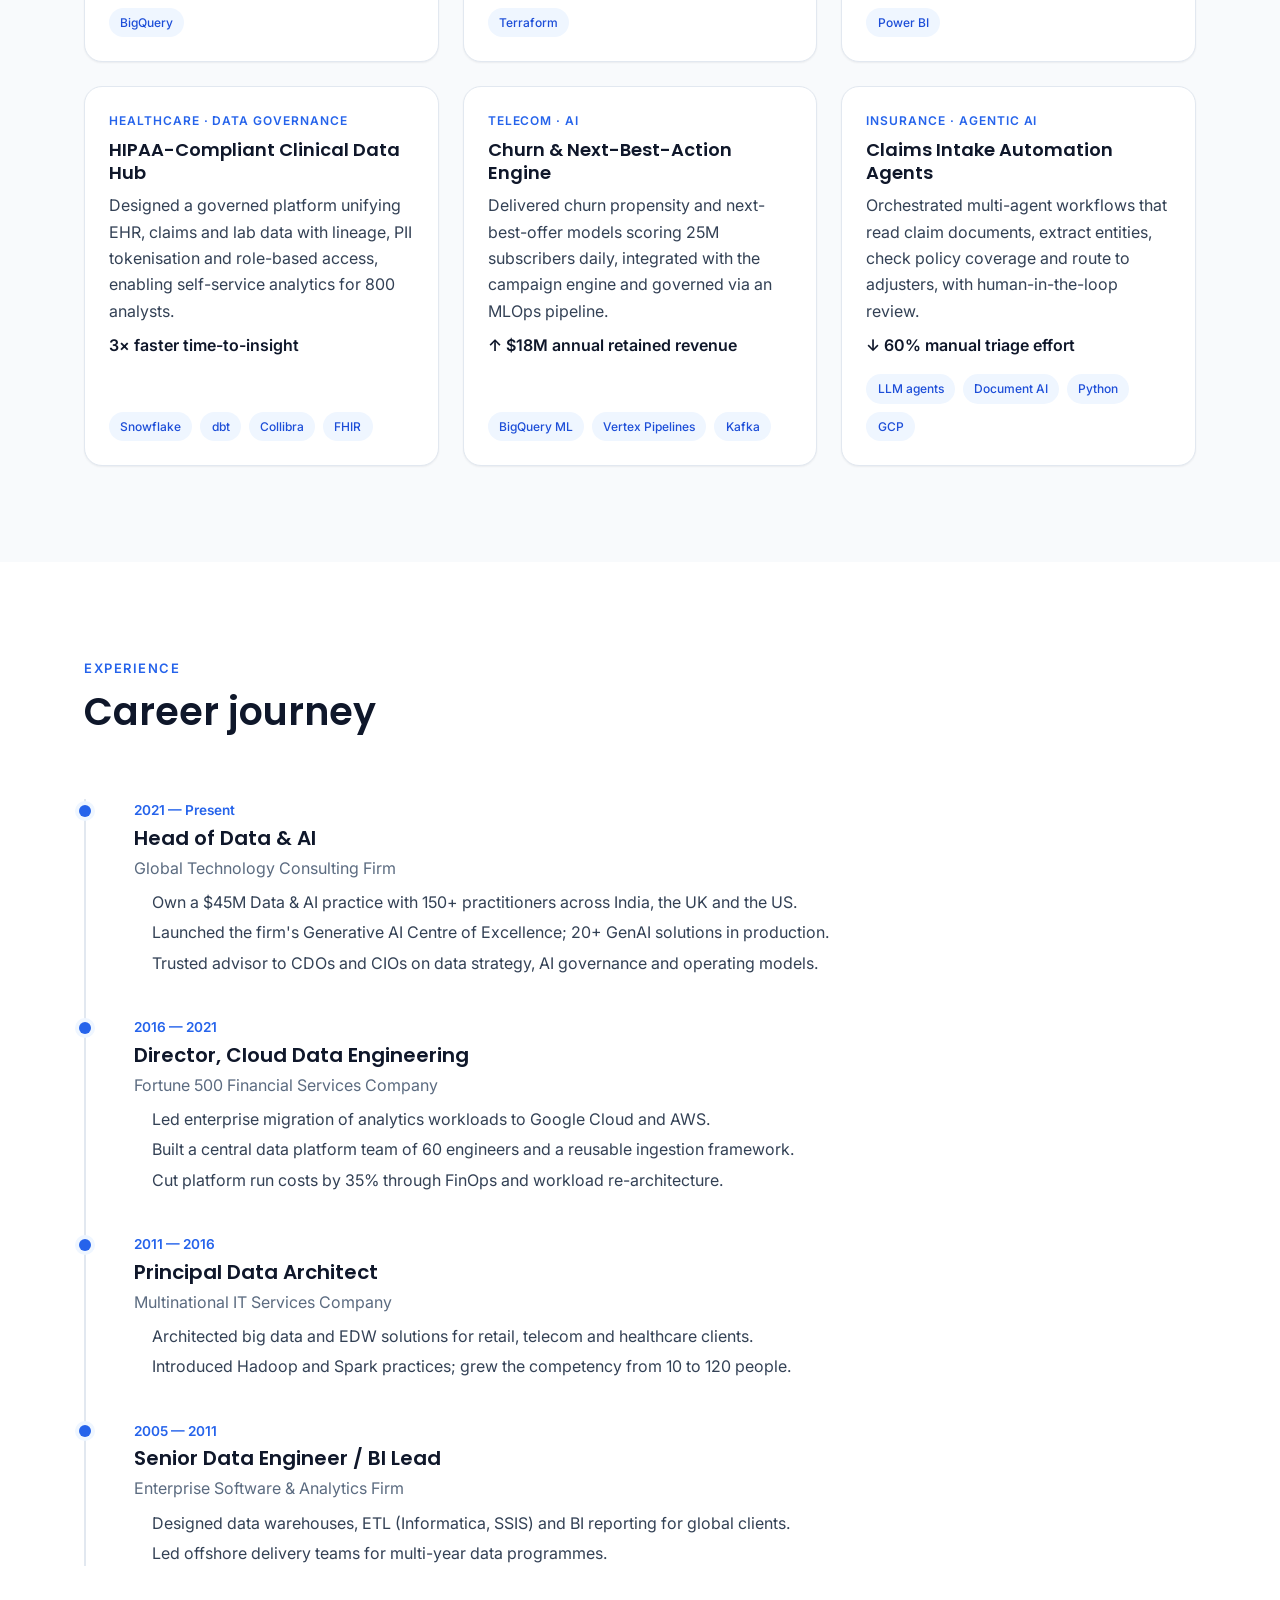
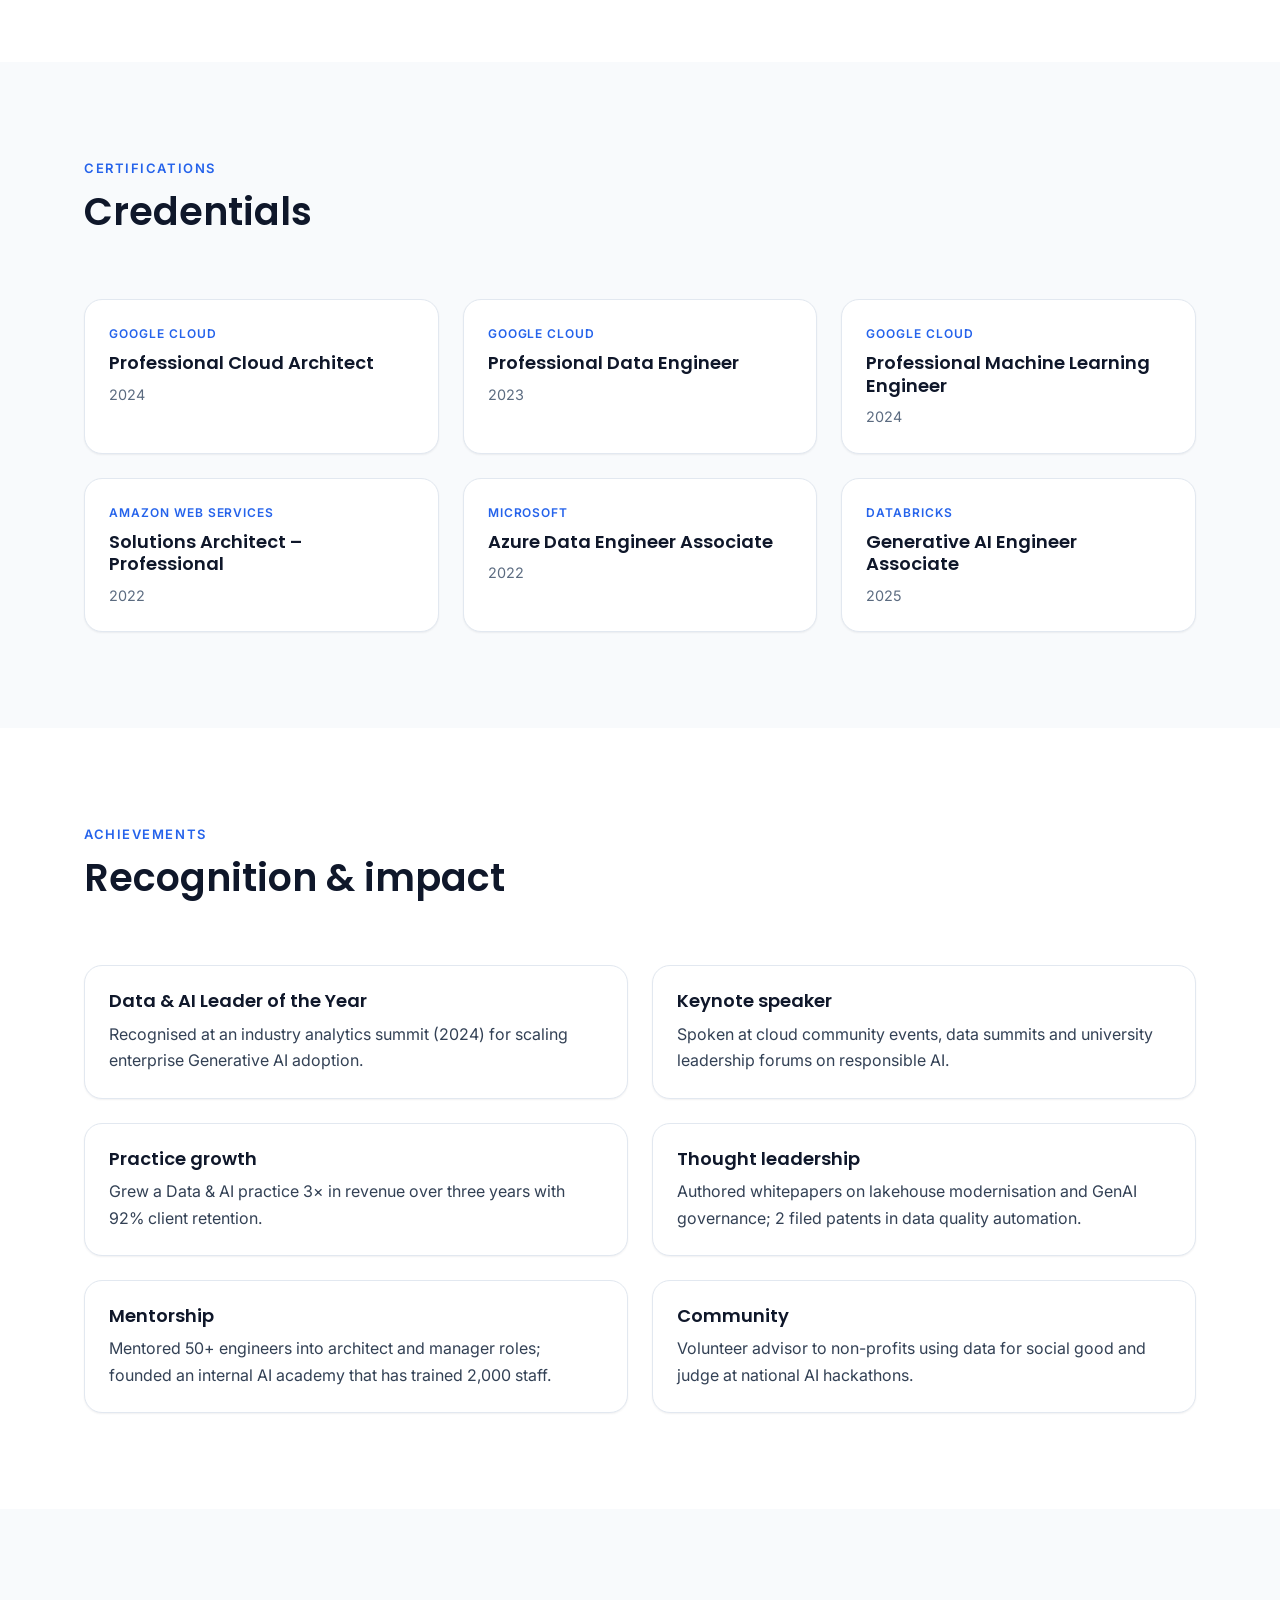
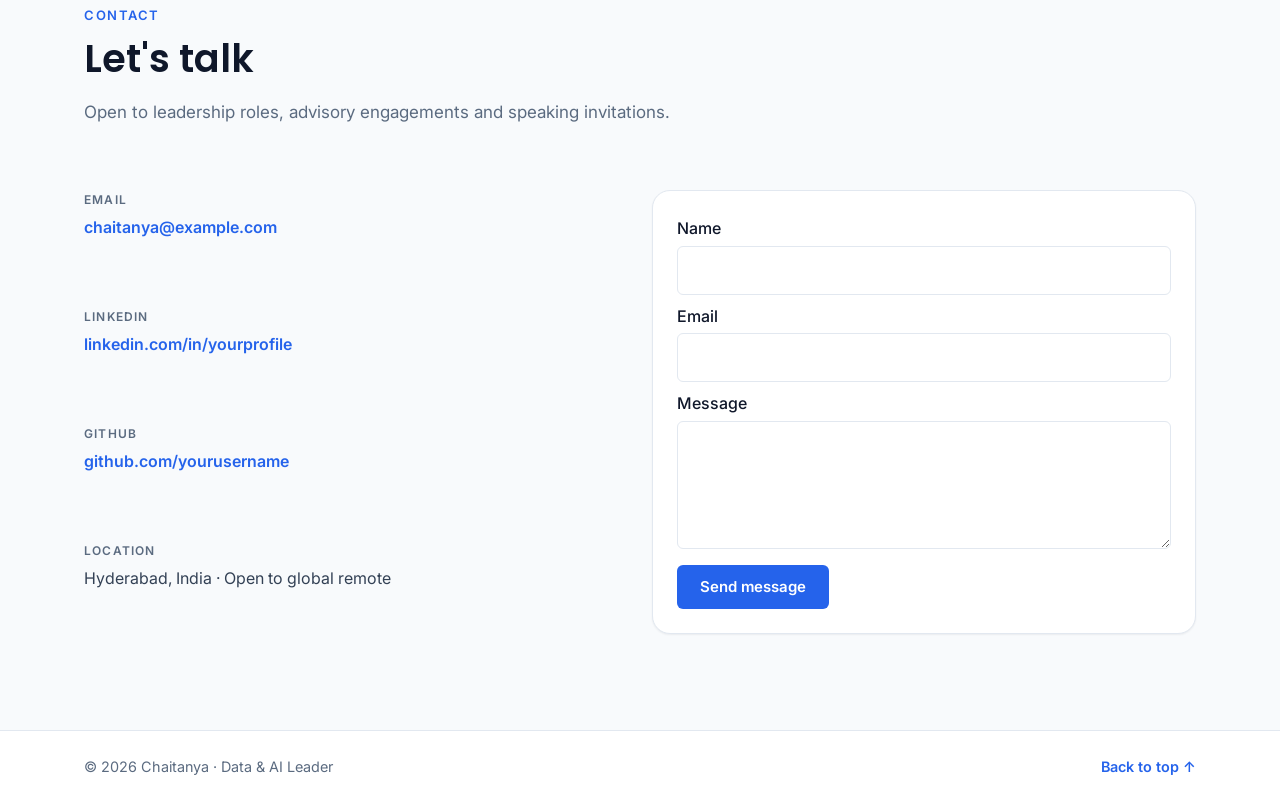
==== commit 34f9ffde: "Remove resume files and links to them Co-Authored-By: Claude Opus 5.5 <noreply@anthropic.com>" ====
--- a/index.html
+++ b/index.html
@@ -75,7 +75,6 @@
           </svg>
         </button>
 
-        <a class="btn btn-primary btn-sm" href="resume/resume.html" target="_blank" rel="noopener">Resume</a>
 
         <button type="button" class="icon-button nav-toggle" id="nav-toggle" aria-label="Open menu" aria-expanded="false" aria-controls="primary-nav-list">
           <span class="nav-toggle__bar"></span>
@@ -106,7 +105,6 @@
 
           <div class="hero__cta">
             <a class="btn btn-primary" href="#projects">View Projects</a>
-            <a class="btn btn-outline" href="resume/resume.html" target="_blank" rel="noopener">Download Resume</a>
           </div>
 
           <ul class="social-links" aria-label="Social links">
@@ -337,7 +335,6 @@
             <li><span class="contact-list__label">LinkedIn</span><a class="text-link" href="https://www.linkedin.com/in/yourprofile" target="_blank" rel="noopener">linkedin.com/in/yourprofile</a></li>
             <li><span class="contact-list__label">GitHub</span><a class="text-link" href="https://github.com/yourusername" target="_blank" rel="noopener">github.com/yourusername</a></li>
             <li><span class="contact-list__label">Location</span><span>Hyderabad, India · Open to global remote</span></li>
-            <li><span class="contact-list__label">Resume</span><a class="text-link" href="resume/resume.html" target="_blank" rel="noopener">View printable resume</a></li>
           </ul>
           <form class="contact-form card" action="mailto:chaitanya@example.com" method="post" enctype="text/plain">
             <label>Name<input type="text" name="name" required autocomplete="name"></label>
